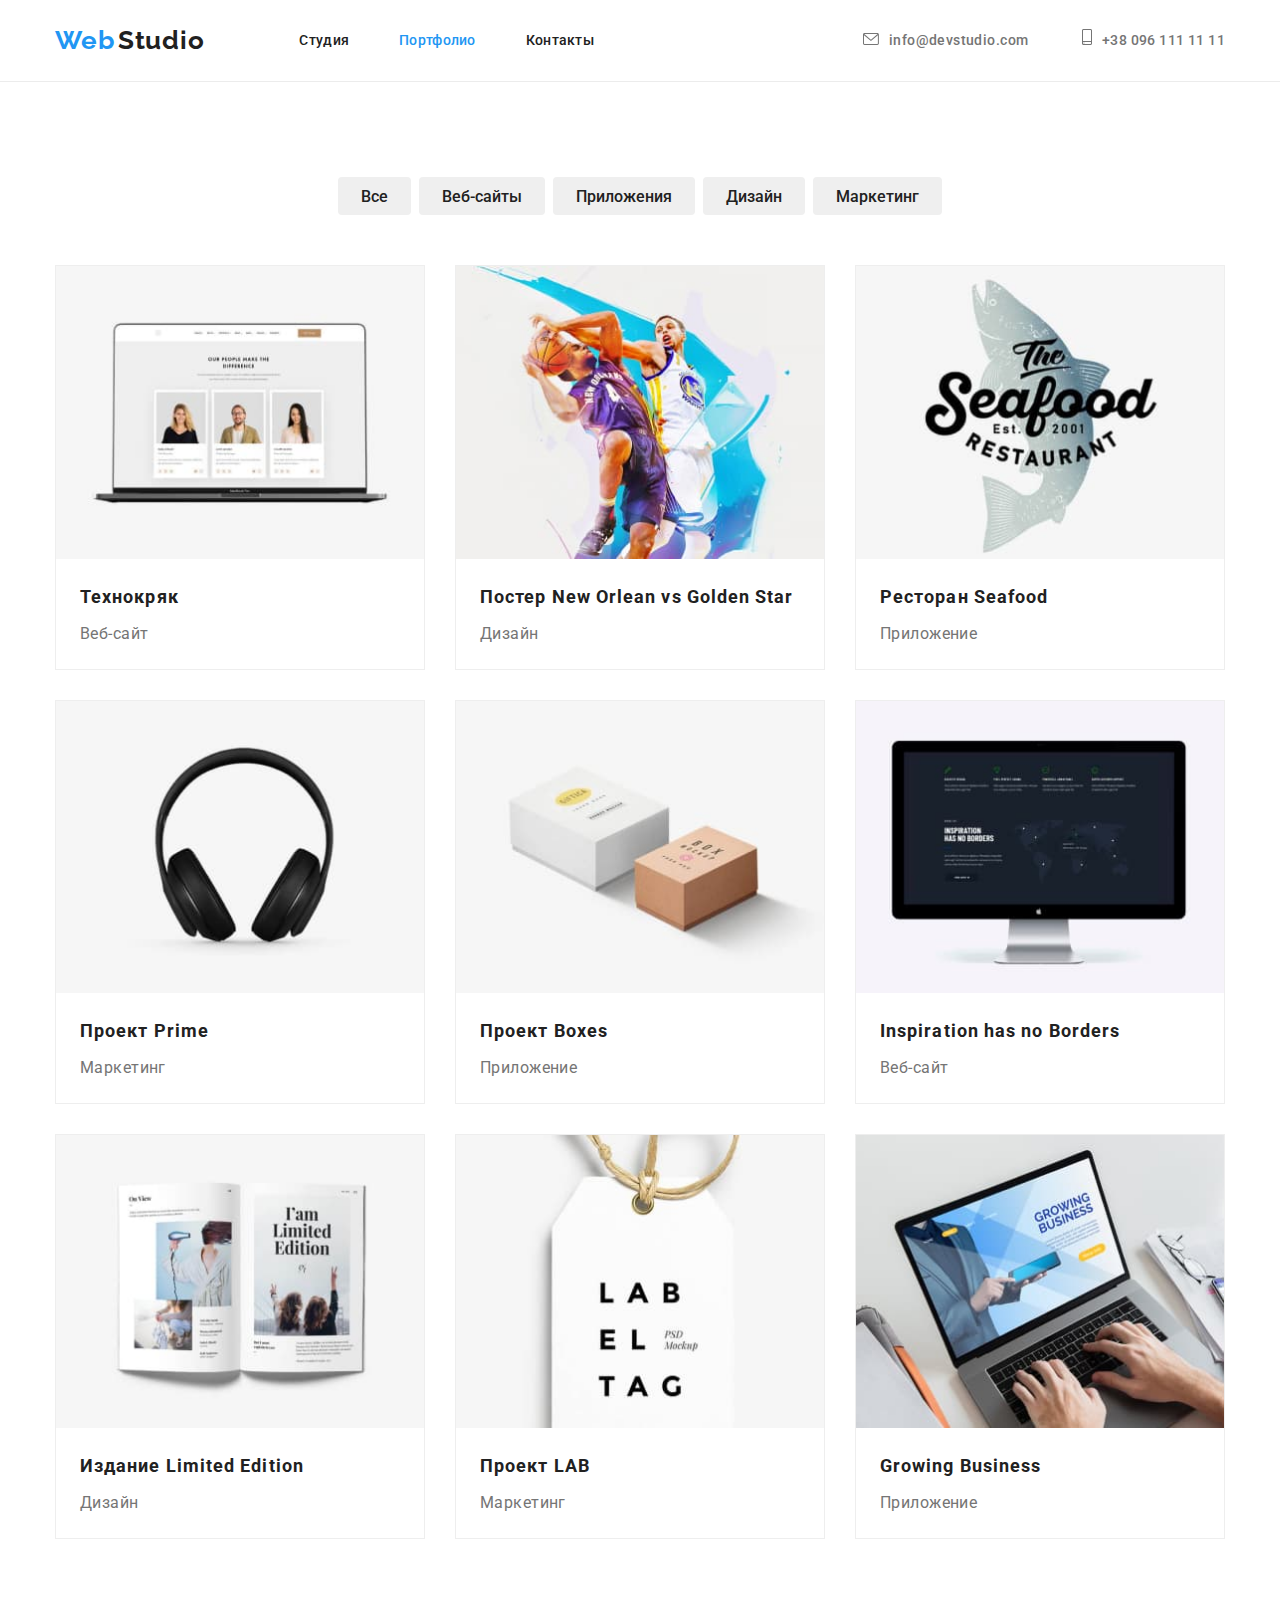
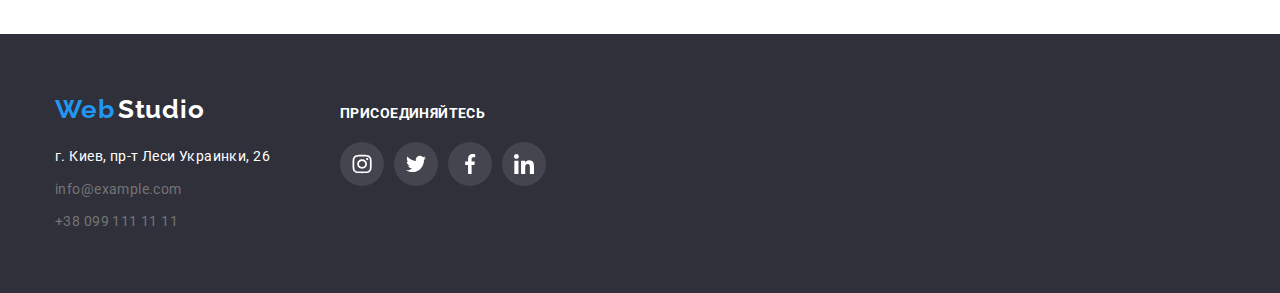
==== portfolio.html @ 25393d6d "копирует дз4" ====
<!DOCTYPE html>
<html lang="ru">
<head>
    <meta charset="UTF-8" />
    <meta name="viewport" content="width=device-width, initial-scale=1.0" />
    <title>Portfolio</title>
    <link href="https://fonts.googleapis.com/css2?family=Raleway:wght@700&family=Roboto:wght@400;500;700;900&display=swap"
        rel="stylesheet" />
    <link rel="stylesheet" href="https://cdnjs.cloudflare.com/ajax/libs/modern-normalize/1.0.0/modern-normalize.min.css" />
    <link rel="stylesheet" href="./css/portfolio.css" />
</head>

<body>
    <header>
            <div class="container main-nav">
                <nav class="nave-header">
                    <a href="./" class="link link-logo">
                        <span class="logo web">Web</span>
                        <span class="logo studio">Studio</span>
                    </a>
                    <ul class="link-nav-menu">
                        <li class="item"><a href="./index.html" class="link link-nav">Студия</a></li>
                        <li class="item"><a href="/portfolio.html" class="link link-nav current">Портфолио</a></li>
                        <li class="item"><a href="#contacts" class="link link-nav">Контакты</a></li>
                    </ul>
                </nav>
                <div class="header-contacts">
                    <a href="mailto:info@devstudio.com" class="link link-header">
                        <svg class="link-header-svg" width=16 height=12>
                            <use href="./images/icon/sprite.svg#envelope"></use>
                        </svg>
                        info@devstudio.com</a>
                    <a href="tel:+380961111111" class="link link-header">
                        <svg class="link-header-svg" width=10 height=16>
                            <use href="./images/icon/sprite.svg#smartphone"></use>
                        </svg>
                        +38 096 111 11 11</a>
                </div>
            </div>
    </header>

    <main>
        <section class="section-projects">
            <div class="container">
                <ul class="list-btn-filtr">
                    <li class="item"><button type="button" class="btn-filtr">Все</button></li>
                    <li class="item"><button type="button" class="btn-filtr">Веб-сайты</button></li>
                    <li class="item"><button type="button" class="btn-filtr">Приложения</button></li>
                    <li class="item"><button type="button" class="btn-filtr">Дизайн</button></li>
                    <li class="item"><button type="button" class="btn-filtr">Маркетинг</button></li>
                </ul>
            
                <h1 hidden>Наши проекты</h1>
                <ul class="list-link-projects">
                    <li class="item">
                        <a href="" class="link-project">
                            <img src="./images/projects/img-1.jpg" alt="Веб-сайт" width="370" height="294" class="image-block">
                            <div class="card-text">
                                <h3 class="title-projects">Технокряк</h3>
                                <p class="description-projects">Веб-сайт</p>
                            </div>
                        </a>
                    </li>
                    <li class="item">
                        <a href="" class="link-project">
                            <img src="./images/projects/img-2.jpg" alt="Дизайн постера" width="370" height="294" class="image-block">
                            <div class="card-text">
                                <h3 class="title-projects">Постер New Orlean vs Golden Star</h3>
                                <p class="description-projects">Дизайн</p>
                            </div>
                        </a>
                    </li>
                    <li class="item">
                        <a href="" class="link-project">
                            <img src="./images/projects/img-3.jpg" alt="Приложение для ресторана" width="370" height="294" class="image-block">
                            <div class="card-text">
                                <h3 class="title-projects">Ресторан Seafood</h3>
                                <p class="description-projects">Приложение</p>
                            </div>
                        </a>
                    </li>
                    <li class="item">
                        <a href="" class="link-project">
                            <img src="./images/projects/img-4.jpg" alt="Проект Прайм" width="370" height="294" class="image-block">
                            <div class="card-text">
                                <h3 class="title-projects">Проект Prime</h3>
                                <p class="description-projects">Маркетинг</p>
                            </div>
                        </a>
                    </li>
                    <li class="item">
                        <a href="" class="link-project">
                            <img src="./images/projects/img-5.jpg" alt="Приложение Бокс" width="370" height="294" class="image-block">
                            <div class="card-text">
                                <h3 class="title-projects">Проект Boxes</h3>
                                <p class="description-projects">Приложение</p>
                            </div>
                        </a>
                    </li>
                    <li class="item">
                        <a href="" class="link-project">
                            <img src="./images/projects/img-6.jpg" alt="Веб-сайт" width="370" height="294" class="image-block">
                            <div class="card-text">
                                <h3 class="title-projects">Inspiration has no Borders</h3>
                                <p class="description-projects">Веб-сайт</p>
                            </div>
                        </a>
                    </li>
                    <li class="item">
                        <a href="" class="link-project">
                            <img src="./images/projects/img-7.jpg" alt="Дизайн издания" width="370" height="294" class="image-block">
                            <div class="card-text">
                                <h3 class="title-projects">Издание Limited Edition</h3>
                                <p class="description-projects">Дизайн</p>
                            </div>
                        </a>
                    </li>
                    <li class="item">
                        <a href="" class="link-project">
                            <img src="./images/projects/img-8.jpg" alt="Маркетинговый проект" width="370" height="294" class="image-block">
                            <div class="card-text">
                                <h3 class="title-projects">Проект LAB</h3>
                                <p class="description-projects">Маркетинг</p>
                            </div>
                        </a>
                    </li>
                    <li class="item">
                        <a href="" class="link-project">
                            <img src="./images/projects/img-9.jpg" alt="Приложение для бизнеса" width="370" height="294" class="image-block">
                            <div class="card-text">
                                <h3 class="title-projects">Growing Business</h3>
                                <p class="description-projects">Приложение</p>
                            </div>
                        </a>
                    </li>
                </ul>
            </div>
        </section>
    </main>

    <footer class="footer">
        <div class="container footer-container">
            <div>
                <a href="./" class="link link-logo-footer">
                    <span class="logo web">Web</span>
                    <span class="logo studio logo-st-f">Studio</span>
                </a>
                <address id="contacts">
                    <ul class="list-contacts">
                        <li class="item"><a href="https://goo.gl/maps/tkaNXoD5KU1ZypCJ8" target="blank"
                                rel="noopener noreferer" class="link address">г. Киев, пр-т Леси Украинки, 26</a></li>
                        <li class="item"><a href="mailto:info@example.com" class="link">info@example.com</a></li>
                        <li class="item"><a href="tel:+380991111111" class="link">+38 099 111 11 11</a></li>
                    </ul>
                </address>
            </div>
            <div class="footer-social-link">
                <h3 class="title-plus title-plus-foot">присоединяйтесь</h3>
                <ul class="list social-icons">
                    <li class="social-icons-item">
                        <a class="social-icons-link social-icons-link-foot" href="https://instagram.com" target="_blank"
                            rel="noopener noreferer" aria-label="Instagram">
                            <svg class="social-icons-svg social-icons-foot-svg">
                                <use href="./images/icon/sprite.svg#instagram"></use>
                            </svg>
                        </a>
                    </li>
                    <li class="social-icons-item">
                        <a class="social-icons-link social-icons-link-foot" href="https://twitter.com" target="_blank"
                            rel="noopener noreferer" aria-label="Twitter">
                            <svg class="social-icons-svg social-icons-foot-svg">
                                <use href="./images/icon/sprite.svg#twitter"></use>
                            </svg>
                        </a>
                    </li>
                    <li class="social-icons-item">
                        <a class="social-icons-link social-icons-link-foot" href="https://facebook.com" target="_blank"
                            rel="noopener noreferer" aria-label="Facebook">
                            <svg class="social-icons-svg social-icons-foot-svg">
                                <use href="./images/icon/sprite.svg#facebook"></use>
                            </svg>
                        </a>
                    </li>
                    <li class="social-icons-item">
                        <a class="social-icons-link social-icons-link-foot" href="https://linkedin.com" target="_blank"
                            rel="noopener noreferer" aria-label="Linkedin">
                            <svg class="social-icons-svg social-icons-foot-svg">
                                <use href="./images/icon/sprite.svg#linkedin"></use>
                            </svg>
                        </a>
                    </li>
                </ul>
            </div>
        </div>
    
    </footer>
</body>
    
</html>
---- css/portfolio.css ----
html {
  box-sizing: border-box;
}

*,
*::before,
*::after {
  box-sizing: inherit;
}

:root {
  --main-text-color: #757575;
  --accent-color: #2196f3;
  --title-color: #212121;
  --adress-link: rgba(255, 255, 255, 0.6);
  --white: #ffffff;
  --dark-bg: #2f303a;
  --light-bg: #e5e5e5;
}

body {
  font-family: "Roboto", sans-serif;
  font-size: 14px;
  line-height: 1.67;
  letter-spacing: 0.03em;
  color: var(--main-text-color);
}

.container {
  width: 1200px;
  padding-left: 15px;
  padding-right: 15px;
  margin-left: auto;
  margin-right: auto;
}

.section-projects {
  padding-top: 95px;
  padding-bottom: 95px;
}

.image-block {
  display: block;
  max-width: 100%;
  height: auto;
}

header {
  border-bottom: 1px solid #ececec;
}

.main-nav {
  display: flex;
  align-items: center;
}

.nave-header {
  display: flex;
  align-items: center;
}

.logo {
  font-family: Raleway;
  font-weight: 700;
  font-size: 26px;
  line-height: 1.19;
  letter-spacing: 0.03em;
}
.web {
  color: var(--accent-color);
}
.studio {
  color: var(--title-color);
}

.logo-st-f {
  color: var(--white);
}

.link {
  text-decoration: none;
  color: inherit;
  font-style: normal;
}

.link-header {
  font-weight: 500;
  line-height: 1.14;
}

.link:hover,
.link:focus {
  color: var(--accent-color);
}

.link-logo {
  display: block;
  padding-top: 25px;
  padding-bottom: 25px;
  margin-right: 95px;
}

.link-nav-menu {
  display: flex;
  padding-left: 0px;
  margin-top: 0px;
  margin-bottom: 0px;

  color: var(--title-color);
  font-weight: 500;
  line-height: 1.14;
  letter-spacing: 0.02em;
  list-style-type: none;
}

.link-nav-menu .item:not(:last-child) {
  margin-right: 50px;
}

.link-nav {
  display: block;
  padding-top: 32px;
  padding-bottom: 32px;
}

.link-nav.current {
  color: var(--accent-color);
}

.header-contacts .link-header + .link-header {
  margin-left: 50px;
}
.header-contacts {
  margin-left: auto;
}

.link-header {
  display: inline-flex;
  justify-content: center;
  align-items: baseline;
}

.link-header-svg {
  fill: var(--main-text-color);
  margin-right: 10px;
}

.link-header:hover .link-header-svg,
.link-header:focus .link-header-svg {
  fill: var(--accent-color);
}

.list-btn-filtr {
  display: flex;
  justify-content: center;
  list-style-type: none;
  padding-left: 0px;
  margin-top: 0px;
  margin-bottom: 50px;
}

.list-btn-filtr .item:not(:last-child) {
  margin-right: 8px;
}

.btn-filtr {
  display: inline-block;
  border: 1px solid transparent;
  border-radius: 4px;
  height: 38px;

  padding: 6px 22px;

  font-family: inherit;
  font-weight: 500;
  font-size: 16px;
  line-height: 1.625;
  text-align: center;
  color: var(--title-color);
}

.btn-filtr:hover,
.btn-filtr:focus {
  color: var(--white);
  background-color: var(--accent-color);
}
.btn-filtr {
  cursor: pointer;
}

.list-link-projects {
  display: flex;
  flex-wrap: wrap;

  list-style-type: none;
  padding-left: 0px;
  margin-top: 0px;
  margin-bottom: 0px;
}

.list-link-projects .item {
  width: 370px;
  background-color: var(--white);
}

.list-link-projects .item {
  margin-right: 30px;
  margin-bottom: 30px;
}
.list-link-projects .item:nth-child(3n) {
  margin-right: 0px;
}
.list-link-projects .item:nth-last-child(-n + 3) {
  margin-bottom: 0px;
}

.link-project {
  display: block;
  border: 1px solid #eeeeee;
  text-decoration: none;
  color: var(--main-text-color);
}

.link-project:hover,
.link-project:focus {
  box-shadow: 0px 1px 1px rgba(0, 0, 0, 0.12), 0px 4px 4px rgba(0, 0, 0, 0.06),
    1px 4px 6px rgba(0, 0, 0, 0.16);
}

.title-projects {
  margin-top: 0px;
  margin-bottom: 4px;
  font-weight: 700;
  font-size: 18px;
  line-height: 2;
  letter-spacing: 0.06em;
  color: var(--title-color);
}

.description-projects {
  margin-top: 0px;
  margin-bottom: 0px;
  font-weight: 400;
  font-size: 16px;
  line-height: 1.88;
  color: var(--main-text-color);
}

.card-text {
  padding: 20px 24px;
}

.link-logo-footer {
  display: block;
  margin-bottom: 20px;
}

.address {
  color: var(--white);
}

.list-contacts {
  margin-top: 0px;
  margin-bottom: 0px;
  padding-left: 0px;
  list-style-type: none;
}

.list-contacts .item:not(:last-child) {
  margin-bottom: 9px;
}

.title-plus-foot {
  margin-top: 0px;
  margin-bottom: 20px;
  font-weight: 700;
  font-size: 14px;
  line-height: 1.14;
  text-transform: uppercase;
  color: var(--white);
}

.social-icons {
  display: flex;
  justify-content: center;
  list-style-type: none;
  padding-left: 0px;
  margin-top: 0px;
}

.social-icons-item:not(:last-child) {
  margin-right: 10px;
}

.social-icons-link-foot {
  display: flex;
  justify-content: center;
  align-items: center;
  width: 44px;
  height: 44px;
  background-color: rgba(255, 255, 255, 0.1);
  border-radius: 50%;
}

.social-icons-foot-svg {
  width: 20px;
  height: 20px;
  fill: var(--white);
}

.social-icons-link:hover,
.social-icons-link:focus {
  background-color: var(--accent-color);
}

.footer-social-link {
  display: flex;
  flex-wrap: wrap;
  width: 206px;
  height: 80px;
  margin-left: 70px;
}

.footer-container {
  display: flex;
  align-items: baseline;
}

.footer {
  padding-top: 60px;
  padding-bottom: 60px;
  background-color: var(--dark-bg);
}
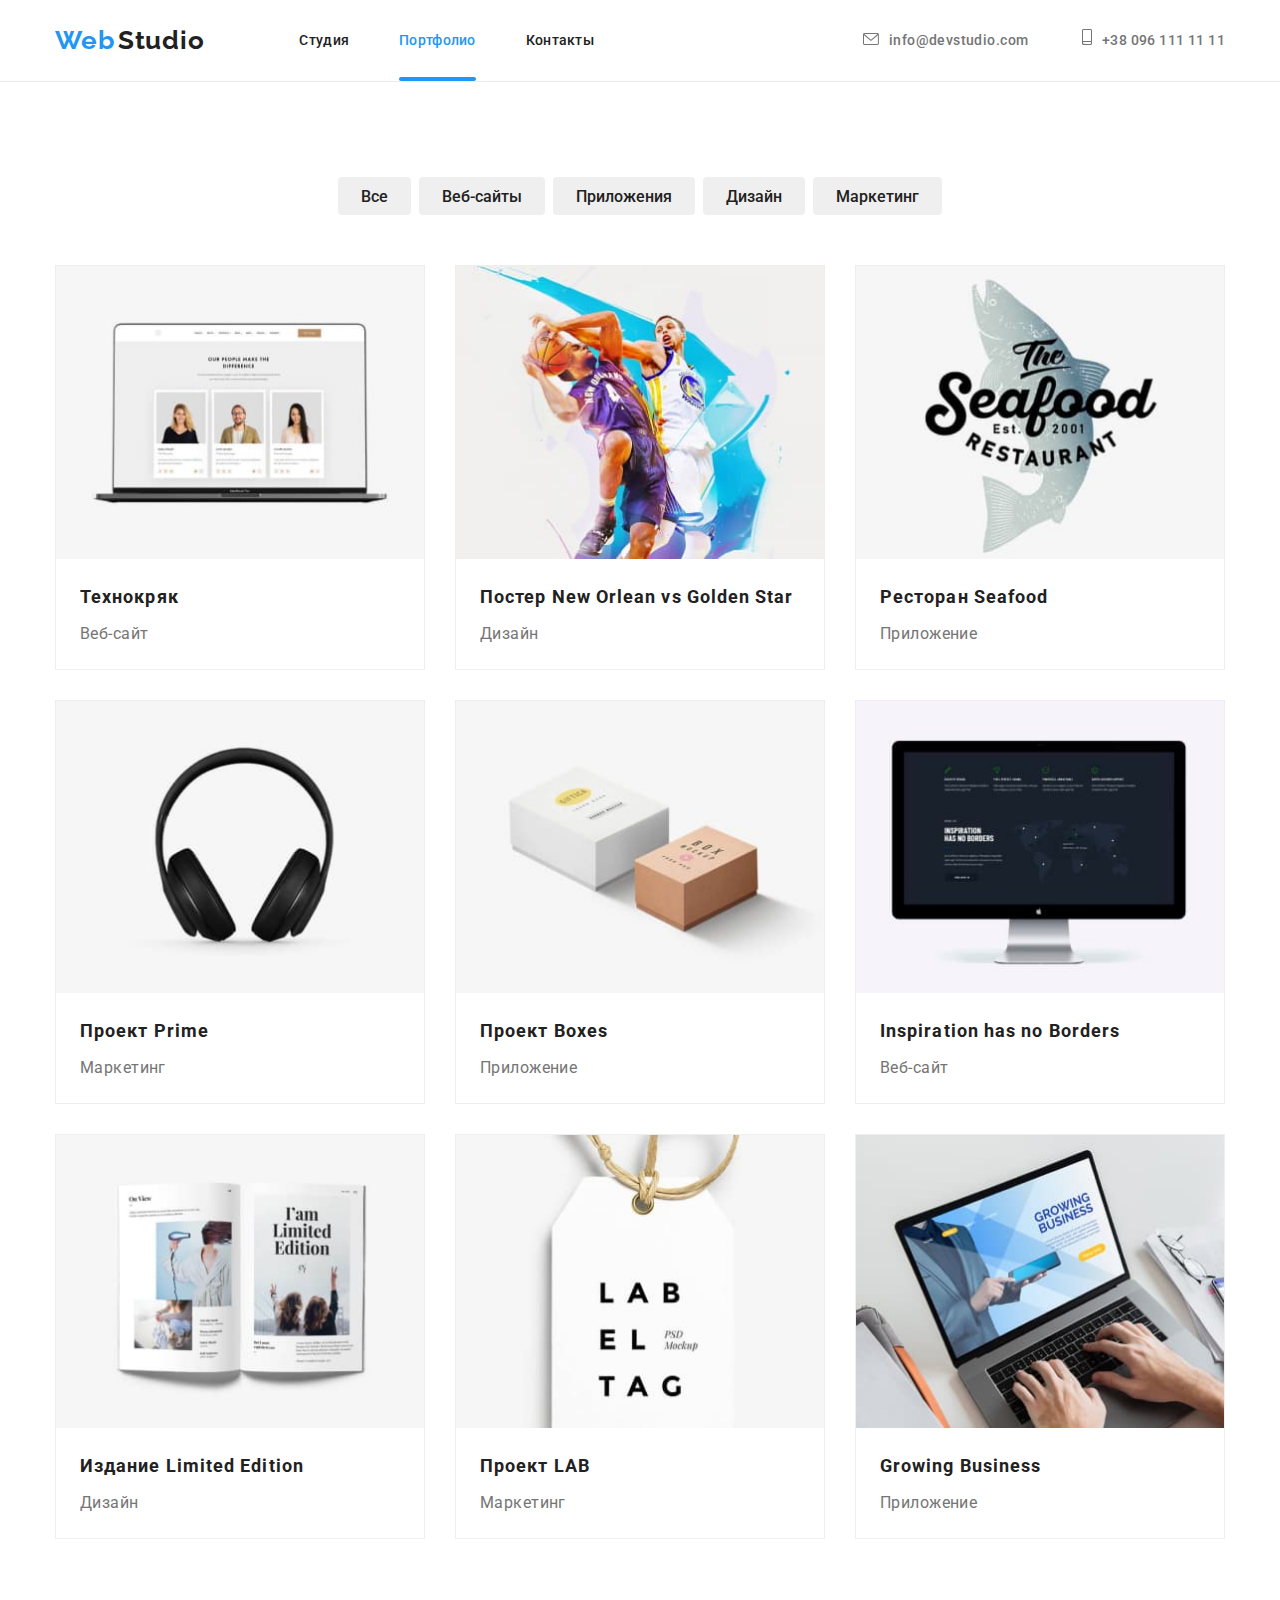
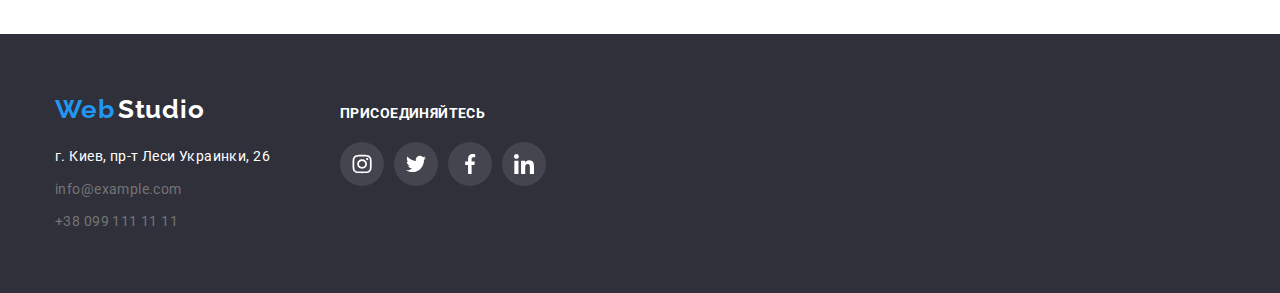
==== commit c446a6e2: "Добавляет подчеркивание, описание, оверлэй" ====
--- a/portfolio.html
+++ b/portfolio.html
@@ -54,7 +54,11 @@
                 <ul class="list-link-projects">
                     <li class="item">
                         <a href="" class="link-project">
-                            <img src="./images/projects/img-1.jpg" alt="Веб-сайт" width="370" height="294" class="image-block">
+                            <div class="project-img">
+                                <img src="./images/projects/img-1.jpg" alt="Веб-сайт" width="370" height="294" class="image-block">
+                                <p class="label">Технокряк это современная площадка распространения коронавируса. Компании используют эту платформу для цифрового
+                                шпионажа и атак на защищённые сервера конкурентов.</p>
+                            </div>
                             <div class="card-text">
                                 <h3 class="title-projects">Технокряк</h3>
                                 <p class="description-projects">Веб-сайт</p>
@@ -63,7 +67,10 @@
                     </li>
                     <li class="item">
                         <a href="" class="link-project">
-                            <img src="./images/projects/img-2.jpg" alt="Дизайн постера" width="370" height="294" class="image-block">
+                            <div class="project-img">
+                                <img src="./images/projects/img-2.jpg" alt="Дизайн постера" width="370" height="294" class="image-block">
+                                <p class="label">Спасибо, Андрей!))) Других не знаем - но для нас ты лучший Ментор!!!</p>
+                            </div>
                             <div class="card-text">
                                 <h3 class="title-projects">Постер New Orlean vs Golden Star</h3>
                                 <p class="description-projects">Дизайн</p>
@@ -72,7 +79,11 @@
                     </li>
                     <li class="item">
                         <a href="" class="link-project">
-                            <img src="./images/projects/img-3.jpg" alt="Приложение для ресторана" width="370" height="294" class="image-block">
+                            <div class="project-img">
+                                <img src="./images/projects/img-3.jpg" alt="Приложение для ресторана" width="370" height="294" class="image-block">
+                                <p class="label">Технокряк это современная площадка распространения коронавируса. Компании используют эту платформу для цифрового
+                                шпионажа и атак на защищённые сервера конкурентов.</p>
+                            </div>
                             <div class="card-text">
                                 <h3 class="title-projects">Ресторан Seafood</h3>
                                 <p class="description-projects">Приложение</p>
@@ -81,7 +92,11 @@
                     </li>
                     <li class="item">
                         <a href="" class="link-project">
-                            <img src="./images/projects/img-4.jpg" alt="Проект Прайм" width="370" height="294" class="image-block">
+                            <div class="project-img">
+                                <img src="./images/projects/img-4.jpg" alt="Проект Прайм" width="370" height="294" class="image-block">
+                                <p class="label">Технокряк это современная площадка распространения коронавируса. Компании используют эту платформу для цифрового
+                                шпионажа и атак на защищённые сервера конкурентов.</p>
+                            </div>
                             <div class="card-text">
                                 <h3 class="title-projects">Проект Prime</h3>
                                 <p class="description-projects">Маркетинг</p>
@@ -90,7 +105,11 @@
                     </li>
                     <li class="item">
                         <a href="" class="link-project">
-                            <img src="./images/projects/img-5.jpg" alt="Приложение Бокс" width="370" height="294" class="image-block">
+                            <div class="project-img">
+                                <img src="./images/projects/img-5.jpg" alt="Приложение Бокс" width="370" height="294" class="image-block">
+                                <p class="label">Технокряк это современная площадка распространения коронавируса. Компании используют эту платформу для цифрового
+                                шпионажа и атак на защищённые сервера конкурентов.</p>
+                            </div>
                             <div class="card-text">
                                 <h3 class="title-projects">Проект Boxes</h3>
                                 <p class="description-projects">Приложение</p>
@@ -99,7 +118,11 @@
                     </li>
                     <li class="item">
                         <a href="" class="link-project">
-                            <img src="./images/projects/img-6.jpg" alt="Веб-сайт" width="370" height="294" class="image-block">
+                            <div class="project-img">
+                                <img src="./images/projects/img-6.jpg" alt="Веб-сайт" width="370" height="294" class="image-block">
+                                <p class="label">Технокряк это современная площадка распространения коронавируса. Компании используют эту платформу для цифрового
+                                шпионажа и атак на защищённые сервера конкурентов.</p>
+                            </div>
                             <div class="card-text">
                                 <h3 class="title-projects">Inspiration has no Borders</h3>
                                 <p class="description-projects">Веб-сайт</p>
@@ -108,7 +131,11 @@
                     </li>
                     <li class="item">
                         <a href="" class="link-project">
-                            <img src="./images/projects/img-7.jpg" alt="Дизайн издания" width="370" height="294" class="image-block">
+                            <div class="project-img">
+                                <img src="./images/projects/img-7.jpg" alt="Дизайн издания" width="370" height="294" class="image-block">
+                                <p class="label">Технокряк это современная площадка распространения коронавируса. Компании используют эту платформу для цифрового
+                                шпионажа и атак на защищённые сервера конкурентов.</p>
+                            </div>
                             <div class="card-text">
                                 <h3 class="title-projects">Издание Limited Edition</h3>
                                 <p class="description-projects">Дизайн</p>
@@ -117,7 +144,11 @@
                     </li>
                     <li class="item">
                         <a href="" class="link-project">
-                            <img src="./images/projects/img-8.jpg" alt="Маркетинговый проект" width="370" height="294" class="image-block">
+                            <div class="project-img">
+                                <img src="./images/projects/img-8.jpg" alt="Маркетинговый проект" width="370" height="294" class="image-block">
+                                <p class="label">Технокряк это современная площадка распространения коронавируса. Компании используют эту платформу для цифрового
+                                шпионажа и атак на защищённые сервера конкурентов.</p>
+                            </div>
                             <div class="card-text">
                                 <h3 class="title-projects">Проект LAB</h3>
                                 <p class="description-projects">Маркетинг</p>
@@ -126,7 +157,11 @@
                     </li>
                     <li class="item">
                         <a href="" class="link-project">
-                            <img src="./images/projects/img-9.jpg" alt="Приложение для бизнеса" width="370" height="294" class="image-block">
+                            <div class="project-img">
+                                <img src="./images/projects/img-9.jpg" alt="Приложение для бизнеса" width="370" height="294" class="image-block">
+                                <p class="label">Технокряк это современная площадка распространения коронавируса. Компании используют эту платформу для цифрового
+                                шпионажа и атак на защищённые сервера конкурентов.</p>
+                            </div>
                             <div class="card-text">
                                 <h3 class="title-projects">Growing Business</h3>
                                 <p class="description-projects">Приложение</p>
--- a/css/portfolio.css
+++ b/css/portfolio.css
@@ -121,10 +121,23 @@
   display: block;
   padding-top: 32px;
   padding-bottom: 32px;
+  position: relative;
 }
 
 .link-nav.current {
   color: var(--accent-color);
+}
+
+.current::after {
+  content: "";
+  display: block;
+  width: 100%;
+  height: 4px;
+  border-radius: 2px;
+  background-color: var(--accent-color);
+
+  position: absolute;
+  bottom: 0;
 }
 
 .header-contacts .link-header + .link-header {
@@ -227,6 +240,49 @@
     1px 4px 6px rgba(0, 0, 0, 0.16);
 }
 
+.project-img {
+  position: relative;
+}
+
+.link-project:hover .label,
+.link-project:focus .label,
+.link-project:hover .project-img::after,
+.link-project:focus .project-img::after {
+  opacity: 1;
+}
+
+.label {
+  position: absolute;
+  margin: 0;
+  width: 100%;
+  max-width: 322px;
+  top: 50%;
+  left: 50%;
+  transform: translate(-50%, -50%);
+
+  font-weight: 400;
+  font-size: 18px;
+  line-height: 1.56;
+  letter-spacing: 0.03em;
+  color: var(--white);
+
+  z-index: 2;
+  opacity: 0;
+}
+
+.project-img::after {
+  content: "";
+  position: absolute;
+  top: 0;
+  left: 0;
+  width: 100%;
+  height: 100%;
+  background-color: rgba(33, 150, 243, 0.9);
+
+  z-index: 1;
+  opacity: 0;
+}
+
 .title-projects {
   margin-top: 0px;
   margin-bottom: 4px;
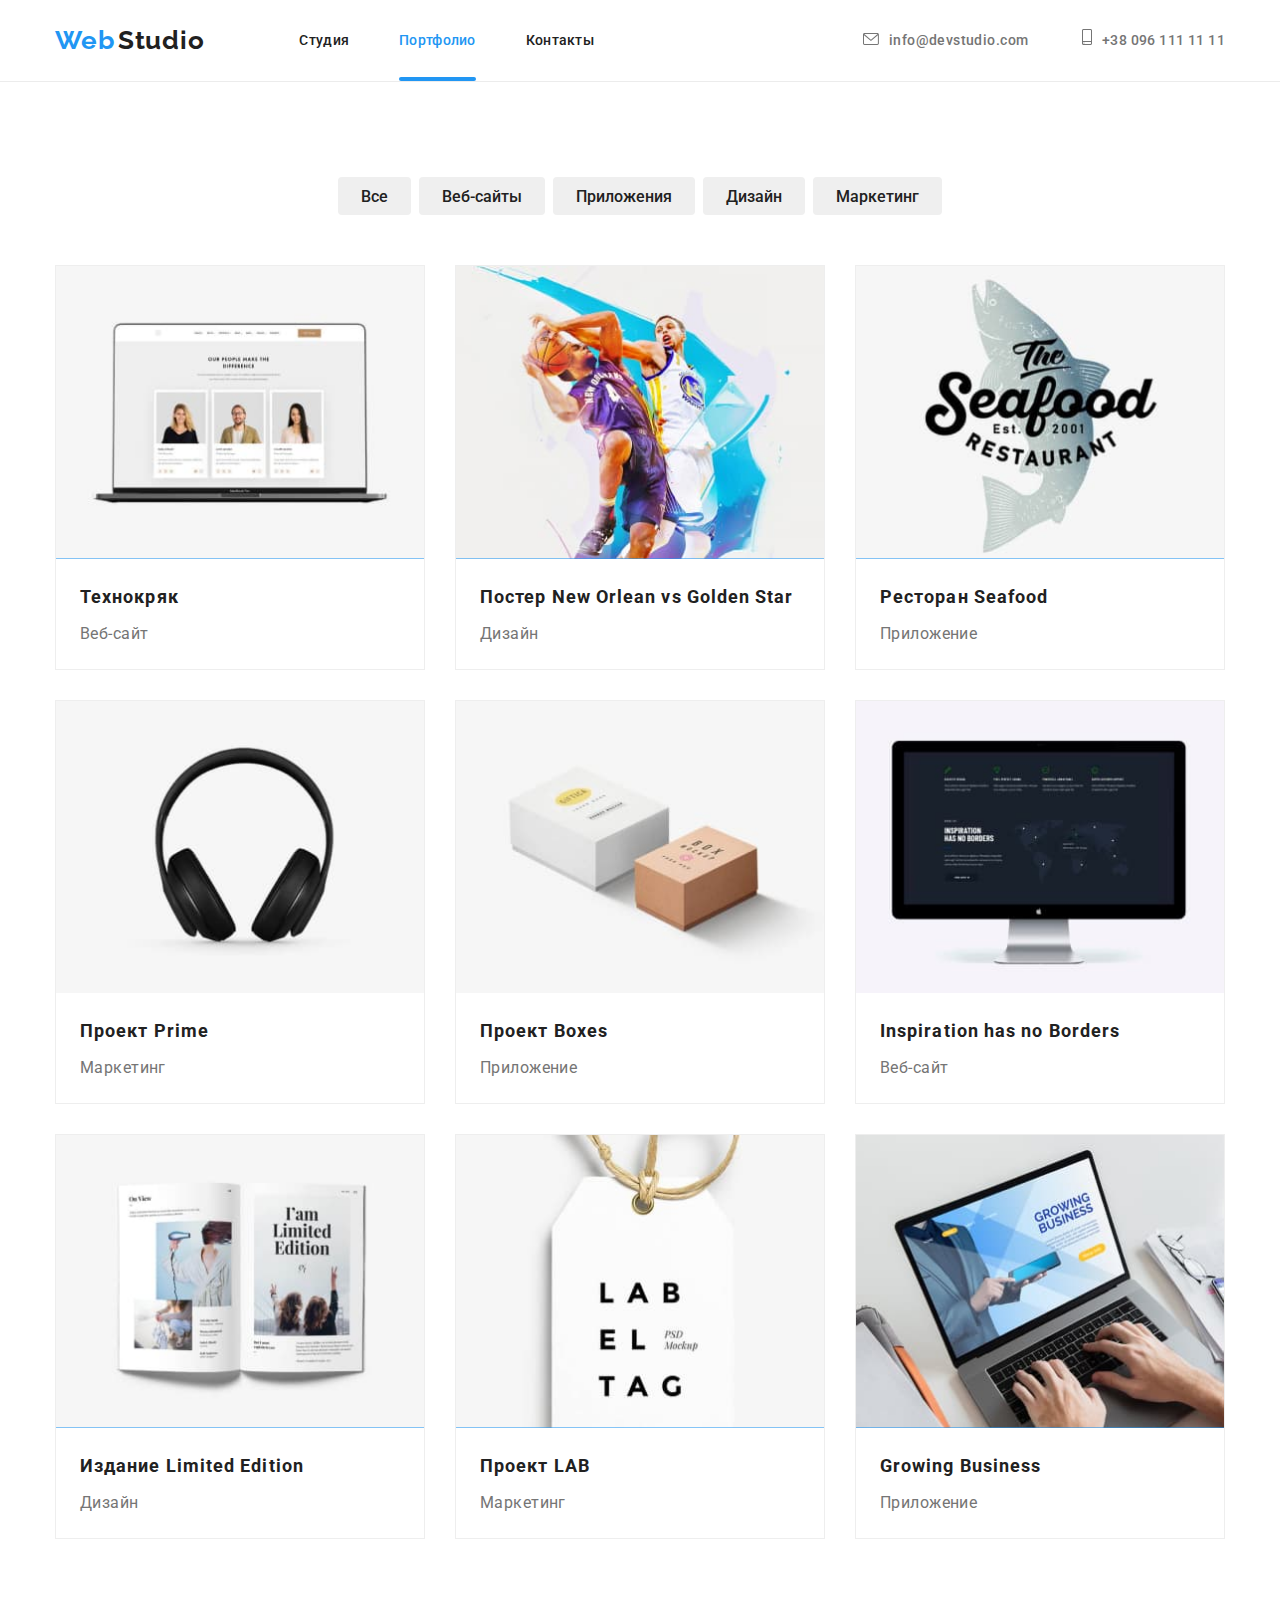
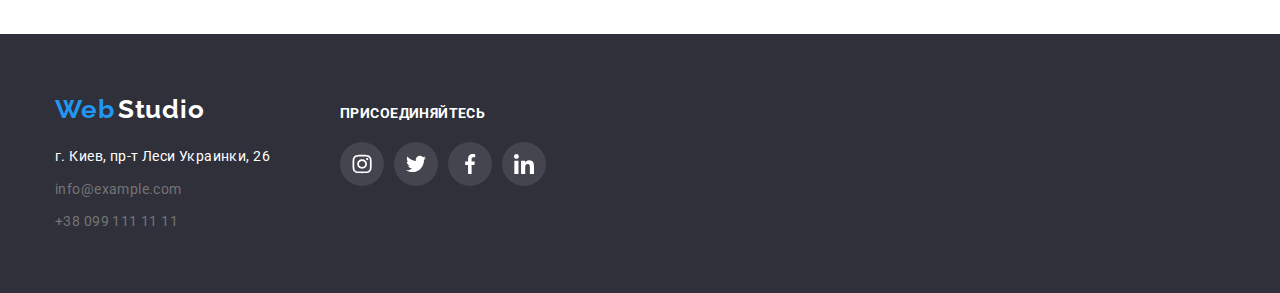
==== commit e4fedf30: "+модальное окно" ====
--- a/portfolio.html
+++ b/portfolio.html
@@ -56,7 +56,7 @@
                         <a href="" class="link-project">
                             <div class="project-img">
                                 <img src="./images/projects/img-1.jpg" alt="Веб-сайт" width="370" height="294" class="image-block">
-                                <p class="label">Технокряк это современная площадка распространения коронавируса. Компании используют эту платформу для цифрового
+                                <p class="label overlay">Технокряк это современная площадка распространения коронавируса. Компании используют эту платформу для цифрового
                                 шпионажа и атак на защищённые сервера конкурентов.</p>
                             </div>
                             <div class="card-text">
@@ -69,7 +69,8 @@
                         <a href="" class="link-project">
                             <div class="project-img">
                                 <img src="./images/projects/img-2.jpg" alt="Дизайн постера" width="370" height="294" class="image-block">
-                                <p class="label">Спасибо, Андрей!))) Других не знаем - но для нас ты лучший Ментор!!!</p>
+                                <p class="label">Технокряк это современная площадка распространения коронавируса. Компании используют эту платформу для цифрового
+                                шпионажа и атак на защищённые сервера конкурентов.</p>
                             </div>
                             <div class="card-text">
                                 <h3 class="title-projects">Постер New Orlean vs Golden Star</h3>
--- a/css/portfolio.css
+++ b/css/portfolio.css
@@ -81,6 +81,9 @@
   text-decoration: none;
   color: inherit;
   font-style: normal;
+
+  transition-duration: 250ms;
+  transition-timing-function: cubic-bezier(0.4, 0, 0.2, 1);
 }
 
 .link-header {
@@ -151,11 +154,17 @@
   display: inline-flex;
   justify-content: center;
   align-items: baseline;
+
+  transition-duration: 250ms;
+  transition-timing-function: cubic-bezier(0.4, 0, 0.2, 1);
 }
 
 .link-header-svg {
   fill: var(--main-text-color);
   margin-right: 10px;
+
+  transition-duration: 250ms;
+  transition-timing-function: cubic-bezier(0.4, 0, 0.2, 1);
 }
 
 .link-header:hover .link-header-svg,
@@ -190,6 +199,9 @@
   line-height: 1.625;
   text-align: center;
   color: var(--title-color);
+
+  transition-duration: 250ms;
+  transition-timing-function: cubic-bezier(0.4, 0, 0.2, 1);
 }
 
 .btn-filtr:hover,
@@ -232,6 +244,9 @@
   border: 1px solid #eeeeee;
   text-decoration: none;
   color: var(--main-text-color);
+
+  transition-duration: 250ms;
+  transition-timing-function: cubic-bezier(0.4, 0, 0.2, 1);
 }
 
 .link-project:hover,
@@ -242,23 +257,22 @@
 
 .project-img {
   position: relative;
+  overflow: hidden;
 }
 
 .link-project:hover .label,
 .link-project:focus .label,
 .link-project:hover .project-img::after,
 .link-project:focus .project-img::after {
-  opacity: 1;
+  transform: translateY(0);
 }
 
 .label {
   position: absolute;
   margin: 0;
-  width: 100%;
-  max-width: 322px;
-  top: 50%;
-  left: 50%;
-  transform: translate(-50%, -50%);
+  top: 0;
+  left: 0;
+  padding: 62px 24px;
 
   font-weight: 400;
   font-size: 18px;
@@ -267,7 +281,8 @@
   color: var(--white);
 
   z-index: 2;
-  opacity: 0;
+  transform: translateY(100%);
+  transition: transform 250ms cubic-bezier(0.4, 0, 0.2, 1);
 }
 
 .project-img::after {
@@ -280,7 +295,8 @@
   background-color: rgba(33, 150, 243, 0.9);
 
   z-index: 1;
-  opacity: 0;
+  transform: translateY(100%);
+  transition: transform 250ms cubic-bezier(0.4, 0, 0.2, 1);
 }
 
 .title-projects {
@@ -364,6 +380,11 @@
   fill: var(--white);
 }
 
+.social-icons-link {
+  transition-duration: 250ms;
+  transition-timing-function: cubic-bezier(0.4, 0, 0.2, 1);
+}
+
 .social-icons-link:hover,
 .social-icons-link:focus {
   background-color: var(--accent-color);
